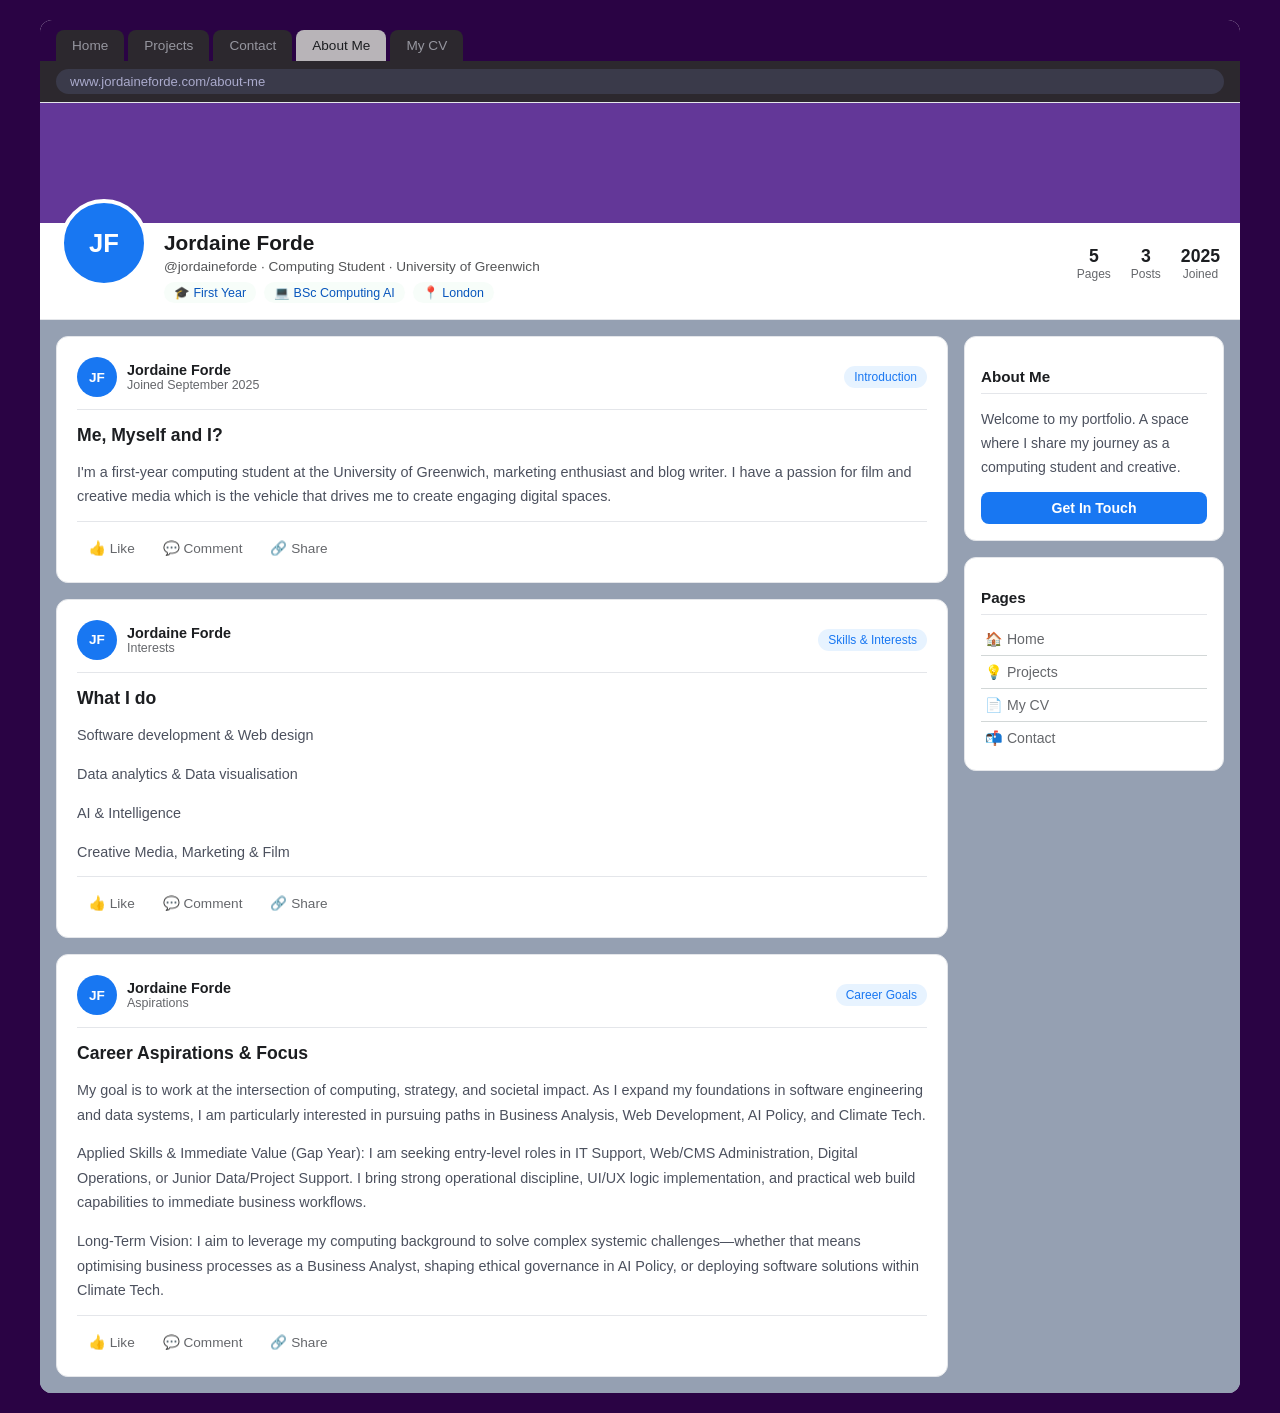
==== about_me.html @ 96a9c498 "Initial portfolio commit" ====
<!DOCTYPE html>
<html lang="en">
<head>
	<meta charset="UTF-8">
    <meta name="viewport" content="width=device-width, initial-scale=1.0">
	<title>About Me | Jordaine Forde</title>
	<link rel="stylesheet" type="text/css" href="style.css">
</head>
<body>
<!-- About Me page is styled like a social media profile -->
	<div class="tab-window">
<!--This section adds tabs to the About Me page to help the user navigate my portfolio and to further add to the computer theme-->
    <div class="page-tabs"> <!--Google tabs (natvigation tabs) are the same across all pages-->
        <a href="index.html" class="tabs" data-page="index">Home</a>
        <a href="lab_projects.html" class="tabs" data-page="lab projects">Projects</a>
        <a href="contact.html" class="tabs" data-page="contact">Contact</a>
        <a href="about_me.html" class="tabs active" data-page="about me">About Me</a>
        <a href="my_cv.html" class="tabs" data-page="my cv">My CV</a>
    </div>
    <!--This control adds a address bar to further enhance the computer theme-->
    <div class="url-bar">
        <span class="url">www.jordaineforde.com/about-me</span>
    </div>
<!--This section styles the page like a social media/reddit forum-->
    <div class="screen-page">
        <h1 class="page-heading">About Me</h1>
 <!-- Introduction - name, username, date joined -->
<!--Profile section was built using div containers which creates 3 sections-->
        <div class="forum-box">
            <div class="banner"></div>
            <div class="user-profile">
                <div class="icon">JF</div>
                <div class="main-info">
                    <div class="name-info">Jordaine Forde</div>
                    <div class="username-info">@jordaineforde · Computing Student · University of Greenwich</div>
                    <div class="profile-tags">
                        <span class="tags">🎓 First Year</span>
                        <span class="tags">💻 BSc Computing AI</span>
                        <span class="tags">📍 London</span>
                    </div>
                </div>
                <div class="user-statistics">
                    <div class="statistic">
                        <strong>5</strong>
                        <span>Pages</span>
                    </div>
                    <div class="statistic">
                        <strong>3</strong>
                        <span>Posts</span>
                    </div>
                    <div class="statistic">
                        <strong>2025</strong>
                        <span>Joined</span>
                    </div>
                </div>
            </div>
        </div>

        <div class="page-layout">
            <div class="two-column">

                <!--Introduction section - displays name and bio-->
                <div class="post-content">
                    <div class="post-header-content">
                        <div class="post-icon">JF</div>
                        <div class="name-date-post-wrapper">
                            <div class="post-name">Jordaine Forde</div>
                            <div class="post-date">Joined September 2025</div>
                        </div>
                        <span class="type-tag">Introduction</span>
                    </div>
                    <h2>Me, Myself and I?</h2>
                    <p>I'm a first-year computing student at the University of Greenwich, marketing enthusiast and blog writer. I have a passion for film and creative media which is the vehicle that drives me to create engaging digital spaces.</p>
                    <div class="interact-post">
                        <button class="post-button">👍 Like</button>
                        <button class="post-button">💬 Comment</button>
                        <button class="post-button">🔗 Share</button>
                    </div>
                </div>

<!--Interests section - displays subjects of interest-->
                <div class="post-content">
                    <div class="post-header-content">
                        <div class="post-icon">JF</div>
                        <div class="name-date-post-wrapper">
                            <div class="post-name">Jordaine Forde</div>
                            <div class="post-date">Interests</div>
                        </div>
                        <span class="type-tag">Skills &amp; Interests</span>
                    </div>
                    <h2>What I do</h2>
                    <p>Software development &amp; Web design</p>
                    <p>Data analytics &amp; Data visualisation</p>
                    <p>AI &amp; Intelligence</p>
                    <p>Creative Media, Marketing &amp; Film</p>
                    <div class="interact-post">
                        <button class="post-button">👍 Like</button>
                        <button class="post-button">💬 Comment</button>
                        <button class="post-button">🔗 Share</button>
                    </div>
                </div>

<!--Aspirations section - displays career goals and aspirations-->
                <div class="post-content">
                    <div class="post-header-content">
                        <div class="post-icon">JF</div>
                        <div class="name-date-post-wrapper">
                            <div class="post-name">Jordaine Forde</div>
                            <div class="post-date">Aspirations</div>
                        </div>
                        <span class="type-tag">Career Goals</span>
                    </div>
                    <h2>Career Aspirations & Focus</h2>
                    <p>My goal is to work at the intersection of computing, strategy, and societal impact. As I expand my foundations in software engineering and data systems, I am particularly interested in pursuing paths in Business Analysis, Web Development, AI Policy, and Climate Tech.</p>
                    <p>Applied Skills & Immediate Value (Gap Year): I am seeking entry-level roles in IT Support, Web/CMS Administration, Digital Operations, or Junior Data/Project Support. I bring strong operational discipline, UI/UX logic implementation, and practical web build capabilities to immediate business workflows.</p>
                    <p>Long-Term Vision: I aim to leverage my computing background to solve complex systemic challenges—whether that means optimising business processes as a Business Analyst, shaping ethical governance in AI Policy, or deploying software solutions within Climate Tech.</p>
                    
                    <div class="interact-post">
                        <button class="post-button">👍 Like</button>
                        <button class="post-button">💬 Comment</button>
                        <button class="post-button">🔗 Share</button>
                    </div>
                </div>

            </div>

            <div class="nav-bar">
                <!-- About  -->
                <div class="nav-side-bar">
                    <h3>About Me</h3>
                    <p>Welcome to my portfolio. A space where I share my journey as a computing student and creative.</p>
                    <a href="contact.html" class="navbar-button">Get In Touch</a>
                </div>
                <!-- Pages  -->
                <div class="nav-side-bar">
                    <h3>Pages</h3>
                    <ul class="nav-links">
                        <li><a href="index.html">🏠 Home</a></li>
                        <li><a href="lab_projects.html">💡 Projects</a></li>
                        <li><a href="my_cv.html">📄 My CV</a></li>
                        <li><a href="contact.html">📬 Contact</a></li>
                    </ul>
                </div>
            </div>

        </div>
    </div>
	</div>
<script src="script.js"></script>
</body>
</html>
---- style.css ----
/* Dark theme background to match twitter/google dark mode */
body {
    font-family: Arial, sans-serif;
    background-color: #2a0344;
    margin: 0;
    padding: 20px;
    display: flex;
    justify-content: center;
}

/* Portfolio tab window - Uses border-radius to craete rounded edges to look like a window browser https://www.w3schools.com/cssref/css3_pr_border-radius.php  */
.tab-window {
    width: 100%;
    max-width: 1200px;
    background-color: #f4f2f6;
    border-radius: 12px;
    overflow: hidden;
}

/* Browser(Navigation) tabs - Spreads the tabs across the page like a browser https://css-tricks.com/snippets/css/a-guide-to-flexbox/ */
.page-tabs {
    display: flex;
    gap: 4px;
    padding: 10px 16px 0;
    background-color: #2a0344;
}
/* Tab bar - Uses border radius to create rounded edges to give the appearance of a tabs on a search bar */
.tabs {
    padding: 8px 16px;
    border-radius: 8px 8px 0 0;
    font-size: 0.85rem;
    color: #96969f;
    background-color: #2c282e;
    text-decoration: none;
}
/* Tab Hover and Active - when user hovers/clicks the tab changes colour and also shows a light grey background so the user is aware of which page they are on https://www.w3schools.com/cssref/sel_hover.php */
.tabs:hover {
    color: #eae4eb;
    background-color: #ad75a3;
}

.tabs.active {
    color: #1c1e21;
    background-color: #b8b4b8;
}

/* URL Address bar - uses 'display:flex' to keep text within the address bar https://css-tricks.com/snippets/css/a-guide-to-flexbox/  */
.url-bar {
    display: flex;
    padding: 8px 16px;
    background-color: #2c282e;
    border-bottom: 1px solid #e4e6ea;
}
/*Text - uses border radius and padding to create a rectangular shape with rounded edged to give the effect of a url address bar https://www.w3schools.com/howto/howto_css_searchbar.asp 
https://www.w3schools.com/cssref/css3_pr_border-radius.php */
.url {
    background-color: #3a3a4a;
    color: #aaaacc;
    font-size: 0.82rem;
    padding: 5px 14px;
    border-radius: 20px;
    width: 100%;
}

/* light bluish-grey backround in between the tabs and white squares which mimics a social media page*/
.screen-page {
    background-color: #8191aa;
    min-height: 600px;
}

/* White border box - keeps content sperated and organised  */
.forum-box {
    background-color: #ffffff;
    border-bottom: 1px solid #e4e6ea;
}

/* Banner - mimics the banners or cover photos on facebook pages */
.banner {
    height: 120px;
    background-color: #633798;
}

/* User profile info row - uses flexbox tokeeps the icon, profile tags, names and content in line with each other */
.user-profile {
    display: flex;
    align-items: center;
    gap: 16px;
    padding: 0 20px 16px;
    flex-wrap: wrap;
}

/*  Initials Icon - acts as a profile picture*/
.icon {
    width: 80px;
    height: 80px;
    border-radius: 50%; /*creates a circular shape similar to a facebopok profile picture */
    background-color: #1877f2;
    color: white;
    display: flex;
    align-items: center;
    justify-content: center;
    font-size: 1.6rem;
    font-weight: 700;
    border: 4px solid #ffffff;
    margin-top: -40px; /*creates an overlap with a banner to enhance the profile picture effect */
}
/* Main info - name, username and profile tags */
.main-info {
    flex: 1;
    padding-top: 8px;
}
/* Styles the name */
.name-info {
    font-size: 1.3rem;
    font-weight: 700;
    color: #191a1c;
}
/* Styles the username */
.username-info {
    font-size: 0.85rem;
    color: #545557;
    margin: 4px 0 8px;
}

/* Profile tags - small rounded box with information using flex wrap to push them onto the next line if they don't fit https://www.w3schools.com/howto/howto_css_badge.asp */
.profile-tags {
    display: flex;
    gap: 8px;
    flex-wrap: wrap;
}
/* Tags styling  - uses boder radius and padding to create the rounded box shape https://www.w3schools.com/cssref/css3_pr_border-radius.php*/
.tags {
    background-color: #f7fdf9;
    color: #0856bd;
    padding: 3px 10px;
    border-radius: 20px;
    font-size: 0.78rem;
}

/* User statistics - the number at the top right of the "profile", displaying how manny pages, posts creates plus date joined*/
.user-statistics {
    display: flex; /*keep the number above the text */
    gap: 20px; /*adds space between each statistic */
}

.statistic {
    display: flex;
    flex-direction: column;
    align-items: center;
}
/* Bold numbers above text */
.statistic strong {
    font-size: 1.1rem;
    font-weight: 700;
    color: #1c1e21;
}
/* Text below the numbers */
.statistic span {
    font-size: 0.75rem;
    color: #65676b;
}

/* Columns - creates two columns, dividing the profile posts and nav-bar https://css-tricks.com/snippets/css/complete-guide-grid*/
.page-layout {
    display: grid;
    grid-template-columns: 1fr 260px;
    gap: 16px;
    padding: 16px;
    background-color: #95a0b2;
}

/* Posts - keeps the posts vertically aligned, on top of each other */
.two-column {
    display: flex;
    flex-direction: column;
    gap: 16px;
}

/* Post content - white box with rounded edges and grey line (similar to a social media post) */
.post-content {
    background-color: #ffffff;
    border: 1px solid #e4e6ea;
    border-radius: 12px;
    padding: 20px;
}

/* Post header content - keeps icon, anme and tags in line */
.post-header-content{
    display: flex;
    align-items: center;
    gap: 10px;
    margin-bottom: 14px;
    padding-bottom: 12px;
    border-bottom: 1px solid #e4e6ea; /*adds a line to seperate the header from the post content */
}

/* Post icon - circular icon on each individual post https://www.w3schools.com/cssref/css3_pr_border-radius.php */
.post-icon {
    width: 40px;
    height: 40px;
    border-radius: 50%; /* creates the circle */
    background-color: #1877f2;
    color: white;
    display: flex;
    align-items: center;
    justify-content: center;
    font-weight: 700;
    font-size: 0.85rem;
}

/* Wraps the name and date */
.name-date-post-wrapper {
    flex: 1; /* fills the space */
}
/* Name in post */
.post-name {
    font-weight: 600;
    font-size: 0.9rem;
    color: #1c1e21;
}
/* Date in post */
.post-date {
    font-size: 0.78rem;
    color: #65676b;
}

/* Tag type - label on post which uses border radius and padding to create the rounded box shape https://www.w3schools.com/howto/howto_css_badge.asp */
.type-tag {
    background-color: #e7f3ff;
    color: #1877f2;
    padding: 4px 10px;
    border-radius: 20px;
    font-size: 0.75rem;
}

/* Styles the heading on post */
h2 {
    font-size: 1.1rem;
    font-weight: 700;
    color: #1c1e21;
    margin-bottom: 8px;
}

/* Body of text on post - styling mimicking social media posts using the colour grey to help balance the layout*/
p {
    font-size: 0.9rem;
    color: #4c515e;
    line-height: 1.7;
    margin-bottom: 6px;
}

/* Post buttons - styles the like, comment and share buttons https://www.w3schools.com/tags/tag_button.asp*/
.interact-post {
    display: flex;
    gap: 4px;
    padding-top: 12px;
    border-top: 1px solid #e4e6ea; /*adds a line of spearation between the post content and the buttons */
    margin-top: 12px
}
/* Post button actions including hover - shows a hand when hovering over appropriate buttons and changes colour to show user what they are selecting https://www.w3schools.com/cssref/sel_hover.php */
.post-button {
    background: none;
    border: none;
    color: #65676b;
    font-size: 0.85rem;
    padding: 6px 12px;
    border-radius: 8px;
    cursor: pointer;
}
/* Post button hover */
.post-button:hover {
    background-color: #8fb5d9; /*hover colour*/
    color: #1877f2;
}

/* Navigation bar - keeps the navigation links vertically aligned */
.nav-bar {
    display: flex;
    flex-direction: column;
    gap: 16px;
}

/* Navigation side bar box - white box with rounded edges and grey line to keep the content seperated and organised https://www.w3schools.com/cssref/css3_pr_border-radius.php */
.nav-side-bar {
    background-color: #ffffff;
    border: 1px solid #e4e6ea;
    border-radius: 12px;
    padding: 16px;
}
/* Styles the heading */
.nav-side-bar h3 {
    font-size: 0.95rem;
    font-weight: 700;
    color: #1c1e21;
    margin-bottom: 8px;
    padding-bottom: 8px;
    border-bottom: 1px solid #e4e6ea;
}
/* Styles the text */
.nav-side-bar p {
    font-size: 0.88rem;
    color: #4c515e;
    margin-bottom: 12px;
}

/* Navigation nav-bar button - (get in  touch) when clicked takes user to the contact page*/
.navbar-button {
    display: block;
    text-align: center;
    background-color: #1877f2;
    color: white;
    padding: 8px 16px;
    border-radius: 8px;
    font-size: 0.88rem;
    font-weight: 600;
    text-decoration: none;
}
/* Navigation nav-bar button hover - changes colour to show user what they are selecting */
.navbar-button:hover {
    background-color: #8fb5d9;
}

/* Navigation links - https://www.w3schools.com/html/html_lists.asp */
.nav-links {
    list-style: none; /*removes set bullet points from list to make it look more like a navigation menu*/
    padding: 0;
    margin: 0;
}
/* Adds grey line between the links for better readability */
.nav-links li {
    border-bottom: 1px solid #d2d7d7;
}
/* Removes the grey line from the last link */
.nav-links li:last-child {
    border-bottom: none;
}
/* Styles the navigation link */
.nav-links a {
    display: block;
    padding: 8px 4px;
    font-size: 0.88rem;
    color: #65676b;
    text-decoration: none;
}
/* Navigation link hover - changes colour to show user what they are selecting */
.nav-links a:hover {
    color: #8fb5d9;
}

/* Removes the underline from the links to m ake page look cleaner https://www.w3schools.com/html/html_links.asp  */
a {
    color: inherit;
    text-decoration: none;
}

/* Allows page to adapt to different screen sizes making this responsive design https://developer.mozilla.org/en-US/docs/Web/CSS/Media_Queries/Using_media_queries */
@media (max-width: 768px) {
    .forum-body {
        grid-template-columns: 1fr;
    }
    .profile-meta {
        flex-direction: column;
        align-items: flex-start;
    }
}
/* Contact form - styles and keep everything in and balanced using the same width for all inputs*/
.form-contact {
    margin-bottom: 12px;
}

.form-contact label {
    display: inline-block;
    width: 70px;
    font-weight: 600;
    font-size: 0.9rem;
    color: #1c1e21;
}
/*Styles the input and textarea */
.form-contact input,
.form-contact textarea { 
    padding: 6px 10px;
    border: 1px solid #ccc;
    border-radius: 6px;
    font-size: 0.9rem;
    width: 60%;
    font-family: Arial, sans-serif;
}
/*aligns Message textarea to the top of the label */
.form-contact textarea {
    vertical-align: top;
}
/* contact form error messages styling*/
.form-error {
    display: block;
    margin-left: 70px;
    color: #c0392b;
    font-size: 0.8rem;
}
.form-success { display: none; color: green; }
.form-success.show { display: block; }
/*hides h1 */
.page-heading {
    position: absolute;
    left: -9999px;
}


/* Work Experience Styling */
.job-entry {
  margin-bottom: 14px;
  padding-bottom: 10px;
  border-bottom: 1px solid rgba(0, 0, 0, 0.1); /* Use rgba(255, 255, 255, 0.1) if your post background is dark */
}

.job-entry:last-child {
  border-bottom: none;
}

.job-role {
  font-size: 1.05rem;
  font-weight: 700;
  margin: 0 0 2px 0;
}

.job-details {
  font-size: 0.9rem;
  opacity: 0.85;
  margin: 0;
}

.job-date {
  opacity: 0.7;
  font-size: 0.85rem;
}



/* Education Section Styling */
.edu-entry {
  margin-bottom: 14px;
  padding-bottom: 10px;
  border-bottom: 1px solid rgba(0, 0, 0, 0.1); /* Subtle divider line */
}

.edu-entry:last-child {
  border-bottom: none; /* Removes bottom border from final item */
}

.edu-title {
  font-size: 1.05rem;
  font-weight: 700;
  margin: 0 0 2px 0;
}

.edu-details {
  font-size: 0.9rem;
  opacity: 0.85;
  margin: 0;
}

.edu-date {
  opacity: 0.7;
  font-size: 0.85rem;
}


/* Updated Badge / Tag Styles */
.badge-container {
  display: flex;
  flex-wrap: wrap;
  gap: 10px; /* Gives them more breathing room */
  margin-top: 14px;
}

.badge {
  background-color: #e5e7eb; /* Soft light-grey background pill */
  color: #1f2937; /* Darker, high-contrast text */
  padding: 8px 16px; /* Increases pill height & width */
  border-radius: 20px; /* Smooth rounded edges */
  font-size: 0.95rem; /* Larger, clearer text size */
  font-weight: 600; /* Medium-bold for pop */
  border: 1px solid #d1d5db; /* Clean subtle border */
  display: inline-block;
}
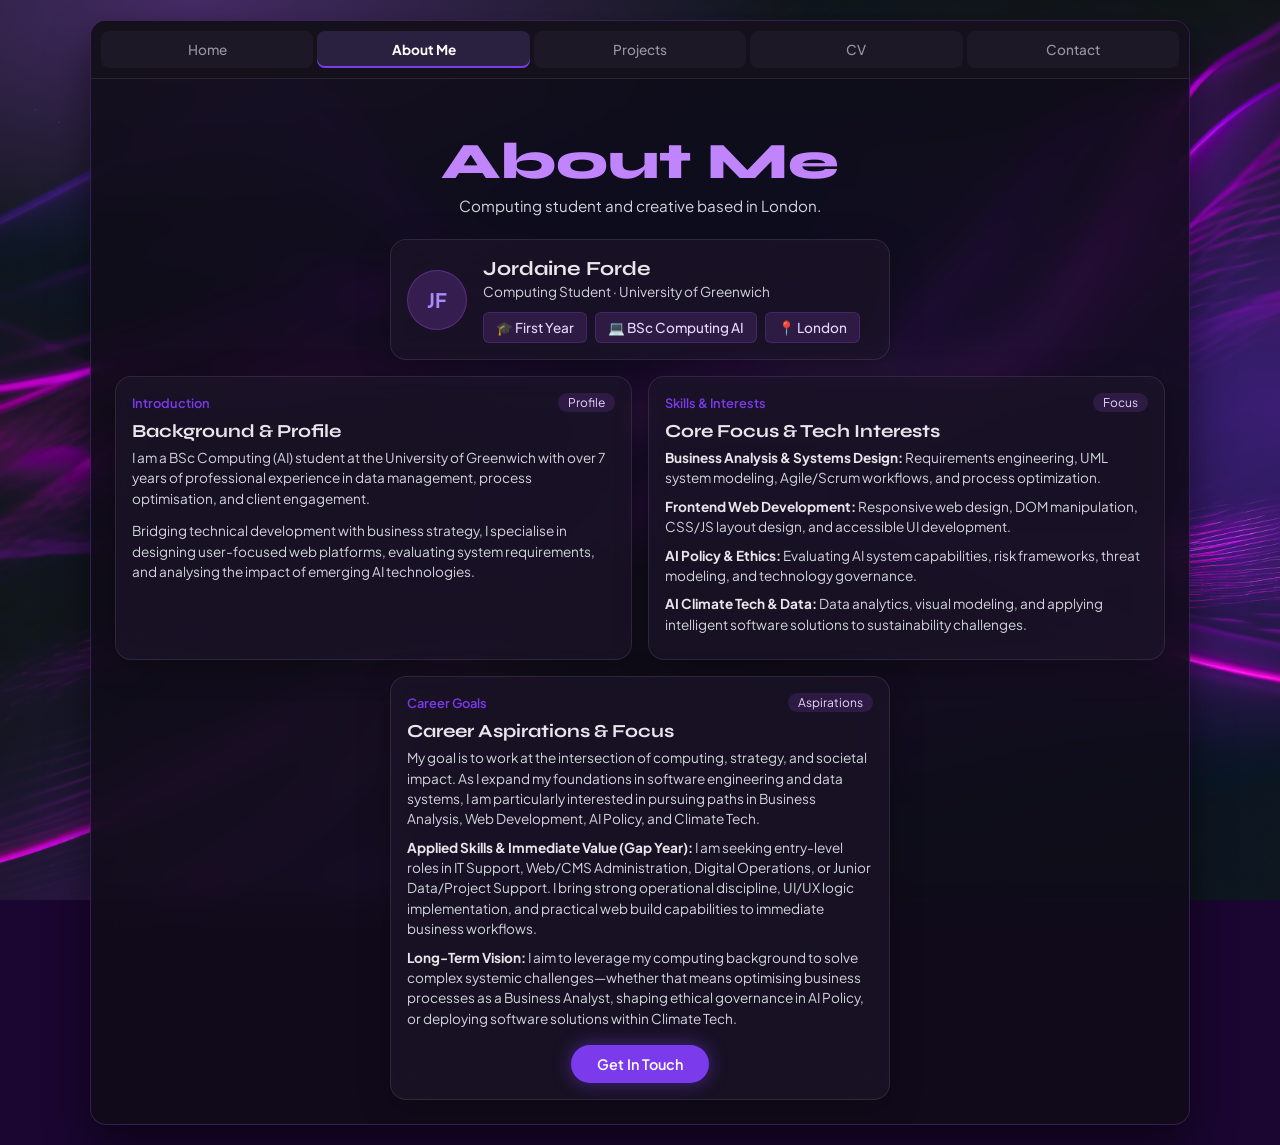
==== commit 5791c169: "Initial commit of new portfolio" ====
--- a/about_me.html
+++ b/about_me.html
@@ -1,151 +1,108 @@
 <!DOCTYPE html>
 <html lang="en">
 <head>
-	<meta charset="UTF-8">
+    <meta charset="UTF-8">
     <meta name="viewport" content="width=device-width, initial-scale=1.0">
-	<title>About Me | Jordaine Forde</title>
-	<link rel="stylesheet" type="text/css" href="style.css">
+    <title>About Me | Jordaine Forde</title>
+
+    <!-- Preconnect for speed -->
+    <link rel="preconnect" href="https://fonts.googleapis.com">
+    <link rel="preconnect" href="https://fonts.gstatic.com" crossorigin>
+
+    <!-- High-priority font stylesheet preload to prevent text flashing -->
+    <link rel="preload" href="https://fonts.googleapis.com/css2?family=Plus+Jakarta+Sans:wght@400;500;600&family=Syne:wght@700&display=swap" as="style" onload="this.onload=null;this.rel='stylesheet'">
+    <noscript>
+        <link href="https://fonts.googleapis.com/css2?family=Plus+Jakarta+Sans:wght@400;500;600&family=Syne:wght@700&display=swap" rel="stylesheet">
+    </noscript>
+
+    <!-- Preload the background image so it caches instantly across tabs -->
+    <link rel="preload" as="image" href="background-waves.jpg">
+
+    <!-- Universal stylesheet -->
+    <link rel="stylesheet" type="text/css" href="style.css">
 </head>
 <body>
-<!-- About Me page is styled like a social media profile -->
-	<div class="tab-window">
-<!--This section adds tabs to the About Me page to help the user navigate my portfolio and to further add to the computer theme-->
-    <div class="page-tabs"> <!--Google tabs (natvigation tabs) are the same across all pages-->
-        <a href="index.html" class="tabs" data-page="index">Home</a>
-        <a href="lab_projects.html" class="tabs" data-page="lab projects">Projects</a>
-        <a href="contact.html" class="tabs" data-page="contact">Contact</a>
-        <a href="about_me.html" class="tabs active" data-page="about me">About Me</a>
-        <a href="my_cv.html" class="tabs" data-page="my cv">My CV</a>
-    </div>
-    <!--This control adds a address bar to further enhance the computer theme-->
-    <div class="url-bar">
-        <span class="url">www.jordaineforde.com/about-me</span>
-    </div>
-<!--This section styles the page like a social media/reddit forum-->
-    <div class="screen-page">
-        <h1 class="page-heading">About Me</h1>
- <!-- Introduction - name, username, date joined -->
-<!--Profile section was built using div containers which creates 3 sections-->
-        <div class="forum-box">
-            <div class="banner"></div>
-            <div class="user-profile">
-                <div class="icon">JF</div>
-                <div class="main-info">
-                    <div class="name-info">Jordaine Forde</div>
-                    <div class="username-info">@jordaineforde · Computing Student · University of Greenwich</div>
-                    <div class="profile-tags">
-                        <span class="tags">🎓 First Year</span>
-                        <span class="tags">💻 BSc Computing AI</span>
-                        <span class="tags">📍 London</span>
-                    </div>
-                </div>
-                <div class="user-statistics">
-                    <div class="statistic">
-                        <strong>5</strong>
-                        <span>Pages</span>
-                    </div>
-                    <div class="statistic">
-                        <strong>3</strong>
-                        <span>Posts</span>
-                    </div>
-                    <div class="statistic">
-                        <strong>2025</strong>
-                        <span>Joined</span>
-                    </div>
-                </div>
-            </div>
+
+    <!-- Tab window container -->
+    <div class="tab-window">
+
+        <!-- Navigation tabs -->
+        <div class="page-tabs">
+            <a href="index.html" class="tabs">Home</a>
+            <a href="about_me.html" class="tabs active">About Me</a>
+            <a href="lab_projects.html" class="tabs">Projects</a>
+            <a href="my_cv.html" class="tabs">CV</a>
+            <a href="contact.html" class="tabs">Contact</a>
         </div>
 
-        <div class="page-layout">
-            <div class="two-column">
+        <!-- Screen page layout styling -->
+        <div class="screen-page">
+            <h1 class="page-title">About Me</h1>
+            <p class="page-subtitle">Computing student and creative based in London.</p>
 
-                <!--Introduction section - displays name and bio-->
-                <div class="post-content">
-                    <div class="post-header-content">
-                        <div class="post-icon">JF</div>
-                        <div class="name-date-post-wrapper">
-                            <div class="post-name">Jordaine Forde</div>
-                            <div class="post-date">Joined September 2025</div>
+            <!-- Page layout container using grid layout -->
+            <div class="page-layout">
+                
+                <!-- 1. Profile Overview Card (Full Width) -->
+                <div class="content-card full-width">
+                    <div style="display: flex; align-items: center; gap: 16px; flex-wrap: wrap;">
+                        <div style="background: rgba(168, 85, 247, 0.2); width: 60px; height: 60px; border-radius: 50%; display: flex; align-items: center; justify-content: center; font-weight: bold; font-size: 1.25rem; color: var(--lilac); border: 1px solid rgba(168, 85, 247, 0.3);">JF</div>
+                        <div style="flex: 1; min-width: 200px;">
+                            <h2 style="font-family: var(--display); font-size: 1.25rem; font-weight: 700; color: var(--text); margin-bottom: 2px;">Jordaine Forde</h2>
+                            <p style="color: var(--muted); font-size: 0.85rem; margin-bottom: 8px;">Computing Student · University of Greenwich</p>
+                            <div class="badge-container">
+                                <span class="badge">🎓 First Year</span>
+                                <span class="badge">💻 BSc Computing AI</span>
+                                <span class="badge">📍 London</span>
+                            </div>
                         </div>
-                        <span class="type-tag">Introduction</span>
-                    </div>
-                    <h2>Me, Myself and I?</h2>
-                    <p>I'm a first-year computing student at the University of Greenwich, marketing enthusiast and blog writer. I have a passion for film and creative media which is the vehicle that drives me to create engaging digital spaces.</p>
-                    <div class="interact-post">
-                        <button class="post-button">👍 Like</button>
-                        <button class="post-button">💬 Comment</button>
-                        <button class="post-button">🔗 Share</button>
                     </div>
                 </div>
 
-<!--Interests section - displays subjects of interest-->
-                <div class="post-content">
-                    <div class="post-header-content">
-                        <div class="post-icon">JF</div>
-                        <div class="name-date-post-wrapper">
-                            <div class="post-name">Jordaine Forde</div>
-                            <div class="post-date">Interests</div>
-                        </div>
-                        <span class="type-tag">Skills &amp; Interests</span>
+                <!-- 2. Introduction Card -->
+                <div class="content-card">
+                    <div style="display: flex; justify-content: space-between; align-items: center; margin-bottom: 8px;">
+                        <span style="font-size: 0.8rem; font-weight: 600; color: var(--accent);">Introduction</span>
+                        <span style="background: rgba(168, 85, 247, 0.15); color: #e9d5ff; padding: 2px 10px; border-radius: 999px; font-size: 0.75rem;">Profile</span>
                     </div>
-                    <h2>What I do</h2>
-                    <p>Software development &amp; Web design</p>
-                    <p>Data analytics &amp; Data visualisation</p>
-                    <p>AI &amp; Intelligence</p>
-                    <p>Creative Media, Marketing &amp; Film</p>
-                    <div class="interact-post">
-                        <button class="post-button">👍 Like</button>
-                        <button class="post-button">💬 Comment</button>
-                        <button class="post-button">🔗 Share</button>
-                    </div>
+                    <h2 style="font-family: var(--display); font-size: 1.15rem; font-weight: 700; margin-bottom: 6px; color: var(--text);">Background &amp; Profile</h2>
+                    <p style="color: var(--muted); font-size: 0.85rem; line-height: 1.5; margin-bottom: 12px;">I am a BSc Computing (AI) student at the University of Greenwich with over 7 years of professional experience in data management, process optimisation, and client engagement.</p>
+                    <p style="color: var(--muted); font-size: 0.85rem; line-height: 1.5; margin-bottom: 8px;">Bridging technical development with business strategy, I specialise in designing user-focused web platforms, evaluating system requirements, and analysing the impact of emerging AI technologies.</p>
                 </div>
 
-<!--Aspirations section - displays career goals and aspirations-->
-                <div class="post-content">
-                    <div class="post-header-content">
-                        <div class="post-icon">JF</div>
-                        <div class="name-date-post-wrapper">
-                            <div class="post-name">Jordaine Forde</div>
-                            <div class="post-date">Aspirations</div>
-                        </div>
-                        <span class="type-tag">Career Goals</span>
+                <!-- 3. Core Focus & Tech Interests Card -->
+                <div class="content-card">
+                    <div style="display: flex; justify-content: space-between; align-items: center; margin-bottom: 8px;">
+                        <span style="font-size: 0.8rem; font-weight: 600; color: var(--accent);">Skills &amp; Interests</span>
+                        <span style="background: rgba(168, 85, 247, 0.15); color: #e9d5ff; padding: 2px 10px; border-radius: 999px; font-size: 0.75rem;">Focus</span>
                     </div>
-                    <h2>Career Aspirations & Focus</h2>
-                    <p>My goal is to work at the intersection of computing, strategy, and societal impact. As I expand my foundations in software engineering and data systems, I am particularly interested in pursuing paths in Business Analysis, Web Development, AI Policy, and Climate Tech.</p>
-                    <p>Applied Skills & Immediate Value (Gap Year): I am seeking entry-level roles in IT Support, Web/CMS Administration, Digital Operations, or Junior Data/Project Support. I bring strong operational discipline, UI/UX logic implementation, and practical web build capabilities to immediate business workflows.</p>
-                    <p>Long-Term Vision: I aim to leverage my computing background to solve complex systemic challenges—whether that means optimising business processes as a Business Analyst, shaping ethical governance in AI Policy, or deploying software solutions within Climate Tech.</p>
+                    <h2 style="font-family: var(--display); font-size: 1.15rem; font-weight: 700; margin-bottom: 6px; color: var(--text);">Core Focus &amp; Tech Interests</h2>
+                    <p style="color: var(--muted); font-size: 0.85rem; line-height: 1.5; margin-bottom: 8px;"><strong style="color: var(--text);">Business Analysis &amp; Systems Design:</strong> Requirements engineering, UML system modeling, Agile/Scrum workflows, and process optimization.</p>
+                    <p style="color: var(--muted); font-size: 0.85rem; line-height: 1.5; margin-bottom: 8px;"><strong style="color: var(--text);">Frontend Web Development:</strong> Responsive web design, DOM manipulation, CSS/JS layout design, and accessible UI development.</p>
+                    <p style="color: var(--muted); font-size: 0.85rem; line-height: 1.5; margin-bottom: 8px;"><strong style="color: var(--text);">AI Policy &amp; Ethics:</strong> Evaluating AI system capabilities, risk frameworks, threat modeling, and technology governance.</p>
+                    <p style="color: var(--muted); font-size: 0.85rem; line-height: 1.5; margin-bottom: 8px;"><strong style="color: var(--text);">AI Climate Tech &amp; Data:</strong> Data analytics, visual modeling, and applying intelligent software solutions to sustainability challenges.</p>
+                </div>
+
+                <!-- 4. Career Aspirations & Focus Card (Full Width) -->
+                <div class="content-card full-width">
+                    <div style="display: flex; justify-content: space-between; align-items: center; margin-bottom: 8px;">
+                        <span style="font-size: 0.8rem; font-weight: 600; color: var(--accent);">Career Goals</span>
+                        <span style="background: rgba(168, 85, 247, 0.15); color: #e9d5ff; padding: 2px 10px; border-radius: 999px; font-size: 0.75rem;">Aspirations</span>
+                    </div>
+                    <h2 style="font-family: var(--display); font-size: 1.15rem; font-weight: 700; margin-bottom: 6px; color: var(--text);">Career Aspirations &amp; Focus</h2>
+                    <p style="color: var(--muted); font-size: 0.85rem; line-height: 1.5; margin-bottom: 8px;">My goal is to work at the intersection of computing, strategy, and societal impact. As I expand my foundations in software engineering and data systems, I am particularly interested in pursuing paths in Business Analysis, Web Development, AI Policy, and Climate Tech.</p>
+                    <p style="color: var(--muted); font-size: 0.85rem; line-height: 1.5; margin-bottom: 8px;"><strong style="color: var(--text);">Applied Skills &amp; Immediate Value (Gap Year):</strong> I am seeking entry-level roles in IT Support, Web/CMS Administration, Digital Operations, or Junior Data/Project Support. I bring strong operational discipline, UI/UX logic implementation, and practical web build capabilities to immediate business workflows.</p>
+                    <p style="color: var(--muted); font-size: 0.85rem; line-height: 1.5; margin-bottom: 12px;"><strong style="color: var(--text);">Long-Term Vision:</strong> I aim to leverage my computing background to solve complex systemic challenges—whether that means optimising business processes as a Business Analyst, shaping ethical governance in AI Policy, or deploying software solutions within Climate Tech.</p>
                     
-                    <div class="interact-post">
-                        <button class="post-button">👍 Like</button>
-                        <button class="post-button">💬 Comment</button>
-                        <button class="post-button">🔗 Share</button>
+                    <div style="text-align: center; margin-top: 16px;">
+                        <a href="contact.html" class="button-main" style="display: inline-block; text-decoration: none;">Get In Touch</a>
                     </div>
                 </div>
 
             </div>
-
-            <div class="nav-bar">
-                <!-- About  -->
-                <div class="nav-side-bar">
-                    <h3>About Me</h3>
-                    <p>Welcome to my portfolio. A space where I share my journey as a computing student and creative.</p>
-                    <a href="contact.html" class="navbar-button">Get In Touch</a>
-                </div>
-                <!-- Pages  -->
-                <div class="nav-side-bar">
-                    <h3>Pages</h3>
-                    <ul class="nav-links">
-                        <li><a href="index.html">🏠 Home</a></li>
-                        <li><a href="lab_projects.html">💡 Projects</a></li>
-                        <li><a href="my_cv.html">📄 My CV</a></li>
-                        <li><a href="contact.html">📬 Contact</a></li>
-                    </ul>
-                </div>
-            </div>
-
         </div>
     </div>
-	</div>
-<script src="script.js"></script>
+    
+    <script src="script.js"></script>
 </body>
-</html>+</html>
--- a/style.css
+++ b/style.css
@@ -1,484 +1,244 @@
-/* Dark theme background to match twitter/google dark mode */
+
+
+/* ==========================================
+   Modern Purple Glassmorphism Theme (Original)
+   ========================================== */
+
+:root {
+    --display: 'Syne', Arial, sans-serif;
+    --accent: #7c3aed;
+    --lilac: #a78bfa;
+    --text: #eae4eb;
+    --muted: #d1d5db;
+    --glass: rgba(33, 25, 49, 0.55);
+    --glass-line: rgba(255, 255, 255, 0.09);
+}
+
+* {
+    box-sizing: border-box;
+    margin: 0;
+    padding: 0;
+}
+
+/* Page background - rich purple glows combined with background-waves.jpg */
 body {
-    font-family: Arial, sans-serif;
-    background-color: #2a0344;
-    margin: 0;
+    display: block;
+    background:
+        radial-gradient(ellipse 80% 50% at 15% 0%, rgba(168, 85, 247, 0.35), transparent 60%),
+        radial-gradient(ellipse 70% 60% at 100% 45%, rgba(109, 40, 217, 0.45), transparent 65%),
+        radial-gradient(ellipse 60% 50% at 30% 100%, rgba(76, 29, 149, 0.6), transparent 70%),
+        url('background-waves.jpg'),
+        #1a0630;
+    background-size: cover;
+    background-position: center;
+    background-repeat: no-repeat;
+    background-attachment: fixed;
+    min-height: 100vh;
+    font-family: 'Plus Jakarta Sans', -apple-system, BlinkMacSystemFont, "Segoe UI", Roboto, sans-serif;
+    color: var(--text);
     padding: 20px;
+}
+
+/* Hide old URL bar rules completely */
+.url-bar, .url {
+    display: none !important;
+}
+
+/* Main window frame */
+.tab-window {
+    width: 100%;
+    max-width: 1100px;
+    background-color: rgba(16, 12, 24, 0.85);
+    backdrop-filter: blur(16px);
+    -webkit-backdrop-filter: blur(16px);
+    border: 1px solid rgba(168, 85, 247, 0.25);
+    border-radius: 16px;
+    box-shadow: 0 20px 40px rgba(0, 0, 0, 0.5);
+    margin: 0 auto;
+    overflow: hidden;
     display: flex;
-    justify-content: center;
-}
-
-/* Portfolio tab window - Uses border-radius to craete rounded edges to look like a window browser https://www.w3schools.com/cssref/css3_pr_border-radius.php  */
-.tab-window {
-    width: 100%;
-    max-width: 1200px;
-    background-color: #f4f2f6;
-    border-radius: 12px;
-    overflow: hidden;
-}
-
-/* Browser(Navigation) tabs - Spreads the tabs across the page like a browser https://css-tricks.com/snippets/css/a-guide-to-flexbox/ */
+    flex-direction: column;
+}
+
+/* Navigation tabs */
 .page-tabs {
-    display: flex;
+    display: grid;
+    grid-template-columns: repeat(5, 1fr);
     gap: 4px;
-    padding: 10px 16px 0;
-    background-color: #2a0344;
-}
-/* Tab bar - Uses border radius to create rounded edges to give the appearance of a tabs on a search bar */
+    padding: 10px;
+    background-color: #14101c;
+    border-bottom: 1px solid var(--glass-line);
+}
+
 .tabs {
-    padding: 8px 16px;
-    border-radius: 8px 8px 0 0;
+    text-align: center;
+    text-decoration: none;
+    padding: 10px 16px;
+    border-radius: 8px;
+    background-color: #1c1826;
+    color: #96969f;
     font-size: 0.85rem;
-    color: #96969f;
-    background-color: #2c282e;
-    text-decoration: none;
-}
-/* Tab Hover and Active - when user hovers/clicks the tab changes colour and also shows a light grey background so the user is aware of which page they are on https://www.w3schools.com/cssref/sel_hover.php */
+    font-weight: 500;
+    white-space: nowrap;
+    transition: all 0.2s ease;
+}
+
 .tabs:hover {
-    color: #eae4eb;
-    background-color: #ad75a3;
+    color: var(--text);
+    background-color: #2a2140;
 }
 
 .tabs.active {
-    color: #1c1e21;
-    background-color: #b8b4b8;
-}
-
-/* URL Address bar - uses 'display:flex' to keep text within the address bar https://css-tricks.com/snippets/css/a-guide-to-flexbox/  */
-.url-bar {
-    display: flex;
-    padding: 8px 16px;
-    background-color: #2c282e;
-    border-bottom: 1px solid #e4e6ea;
-}
-/*Text - uses border radius and padding to create a rectangular shape with rounded edged to give the effect of a url address bar https://www.w3schools.com/howto/howto_css_searchbar.asp 
-https://www.w3schools.com/cssref/css3_pr_border-radius.php */
-.url {
-    background-color: #3a3a4a;
-    color: #aaaacc;
-    font-size: 0.82rem;
-    padding: 5px 14px;
-    border-radius: 20px;
-    width: 100%;
-}
-
-/* light bluish-grey backround in between the tabs and white squares which mimics a social media page*/
-.screen-page {
-    background-color: #8191aa;
-    min-height: 600px;
-}
-
-/* White border box - keeps content sperated and organised  */
-.forum-box {
-    background-color: #ffffff;
-    border-bottom: 1px solid #e4e6ea;
-}
-
-/* Banner - mimics the banners or cover photos on facebook pages */
-.banner {
-    height: 120px;
-    background-color: #633798;
-}
-
-/* User profile info row - uses flexbox tokeeps the icon, profile tags, names and content in line with each other */
-.user-profile {
+    color: #ffffff;
+    font-weight: 700;
+    background-color: #2a2140;
+    box-shadow: inset 0 -2px 0 var(--accent);
+}
+
+/* Pill-shaped search bar */
+.search-bar {
     display: flex;
     align-items: center;
-    gap: 16px;
-    padding: 0 20px 16px;
-    flex-wrap: wrap;
-}
-
-/*  Initials Icon - acts as a profile picture*/
-.icon {
-    width: 80px;
-    height: 80px;
-    border-radius: 50%; /*creates a circular shape similar to a facebopok profile picture */
-    background-color: #1877f2;
-    color: white;
-    display: flex;
-    align-items: center;
-    justify-content: center;
-    font-size: 1.6rem;
-    font-weight: 700;
-    border: 4px solid #ffffff;
-    margin-top: -40px; /*creates an overlap with a banner to enhance the profile picture effect */
-}
-/* Main info - name, username and profile tags */
-.main-info {
+    max-width: 560px;
+    width: calc(100% - 48px);
+    margin: 20px auto 0;
+    padding: 0 18px;
+    background-color: #14101c;
+    border: 1px solid rgba(168, 85, 247, 0.25);
+    border-radius: 999px;
+}
+
+.search-bar input {
     flex: 1;
-    padding-top: 8px;
-}
-/* Styles the name */
-.name-info {
-    font-size: 1.3rem;
-    font-weight: 700;
-    color: #191a1c;
-}
-/* Styles the username */
-.username-info {
-    font-size: 0.85rem;
-    color: #545557;
-    margin: 4px 0 8px;
-}
-
-/* Profile tags - small rounded box with information using flex wrap to push them onto the next line if they don't fit https://www.w3schools.com/howto/howto_css_badge.asp */
-.profile-tags {
-    display: flex;
-    gap: 8px;
-    flex-wrap: wrap;
-}
-/* Tags styling  - uses boder radius and padding to create the rounded box shape https://www.w3schools.com/cssref/css3_pr_border-radius.php*/
-.tags {
-    background-color: #f7fdf9;
-    color: #0856bd;
-    padding: 3px 10px;
-    border-radius: 20px;
-    font-size: 0.78rem;
-}
-
-/* User statistics - the number at the top right of the "profile", displaying how manny pages, posts creates plus date joined*/
-.user-statistics {
-    display: flex; /*keep the number above the text */
-    gap: 20px; /*adds space between each statistic */
-}
-
-.statistic {
-    display: flex;
-    flex-direction: column;
-    align-items: center;
-}
-/* Bold numbers above text */
-.statistic strong {
-    font-size: 1.1rem;
-    font-weight: 700;
-    color: #1c1e21;
-}
-/* Text below the numbers */
-.statistic span {
-    font-size: 0.75rem;
-    color: #65676b;
-}
-
-/* Columns - creates two columns, dividing the profile posts and nav-bar https://css-tricks.com/snippets/css/complete-guide-grid*/
+    background: none;
+    border: none;
+    outline: none;
+    color: var(--text);
+    font-size: 0.9rem;
+    padding: 14px 0;
+}
+
+.search-bar:focus-within {
+    border-color: var(--accent);
+    box-shadow: 0 0 18px rgba(124, 58, 237, 0.35);
+}
+
+/* Screen area */
+.screen-page {
+    background: transparent;
+    padding: 24px;
+    flex: 1;
+}
+
+/* Page titles and headers */
+.page-title {
+    text-align: center;
+    font-family: var(--display);
+    font-weight: 800;
+    font-size: clamp(2rem, 6vw, 3.2rem);
+    color: #c084fc;
+    margin: 28px 0 4px;
+}
+
+.page-subtitle {
+    text-align: center;
+    color: var(--muted);
+    margin-bottom: 24px;
+    font-size: 0.95rem;
+}
+
+/* 2-Column Grid Layout with Centered Full-Width Bottom Card */
 .page-layout {
     display: grid;
-    grid-template-columns: 1fr 260px;
+    grid-template-columns: repeat(2, 1fr);
     gap: 16px;
+    width: 100%;
+}
+
+.page-layout > .content-card {
+    width: 100%;
+}
+
+.page-layout > .content-card.full-width {
+    grid-column: 1 / -1;
+    max-width: 500px;
+    justify-self: center;
+    width: 100%;
+}
+
+/* Glass cards / Post content */
+.content-card, .post-content {
+    background: var(--glass);
+    backdrop-filter: blur(14px);
+    -webkit-backdrop-filter: blur(14px);
+    border: 1px solid var(--glass-line);
+    border-radius: 16px;
+    box-shadow: 0 8px 32px rgba(0, 0, 0, 0.25);
     padding: 16px;
-    background-color: #95a0b2;
-}
-
-/* Posts - keeps the posts vertically aligned, on top of each other */
-.two-column {
+}
+
+/* Diagram frame container for clean images */
+.diagram-frame {
+    background: #f1f0fb;
+    border-radius: 10px;
+    padding: 12px;
+}
+
+.diagram-frame img {
+    width: 100%;
+    height: auto;
+    display: block;
+}
+
+/* Badge container */
+.badge-container {
     display: flex;
-    flex-direction: column;
-    gap: 16px;
-}
-
-/* Post content - white box with rounded edges and grey line (similar to a social media post) */
-.post-content {
-    background-color: #ffffff;
-    border: 1px solid #e4e6ea;
-    border-radius: 12px;
-    padding: 20px;
-}
-
-/* Post header content - keeps icon, anme and tags in line */
-.post-header-content{
-    display: flex;
-    align-items: center;
-    gap: 10px;
-    margin-bottom: 14px;
-    padding-bottom: 12px;
-    border-bottom: 1px solid #e4e6ea; /*adds a line to seperate the header from the post content */
-}
-
-/* Post icon - circular icon on each individual post https://www.w3schools.com/cssref/css3_pr_border-radius.php */
-.post-icon {
-    width: 40px;
-    height: 40px;
-    border-radius: 50%; /* creates the circle */
-    background-color: #1877f2;
-    color: white;
-    display: flex;
-    align-items: center;
-    justify-content: center;
-    font-weight: 700;
+    flex-wrap: wrap;
+    gap: 8px;
+    margin-top: 12px;
+}
+
+.badge {
+    background: rgba(168, 85, 247, 0.15);
+    color: #e9d5ff;
+    border: 1px solid rgba(168, 85, 247, 0.2);
+    padding: 6px 12px;
+    border-radius: 6px;
     font-size: 0.85rem;
-}
-
-/* Wraps the name and date */
-.name-date-post-wrapper {
-    flex: 1; /* fills the space */
-}
-/* Name in post */
-.post-name {
+    font-weight: 500;
+}
+
+/* Main Action Buttons */
+.button-main, .navbar-button {
+    display: inline-block;
+    background-color: var(--accent);
+    color: #fff;
+    border: none;
+    border-radius: 999px;
+    padding: 10px 26px;
+    font-size: 0.9rem;
     font-weight: 600;
-    font-size: 0.9rem;
-    color: #1c1e21;
-}
-/* Date in post */
-.post-date {
-    font-size: 0.78rem;
-    color: #65676b;
-}
-
-/* Tag type - label on post which uses border radius and padding to create the rounded box shape https://www.w3schools.com/howto/howto_css_badge.asp */
-.type-tag {
-    background-color: #e7f3ff;
-    color: #1877f2;
-    padding: 4px 10px;
-    border-radius: 20px;
-    font-size: 0.75rem;
-}
-
-/* Styles the heading on post */
-h2 {
-    font-size: 1.1rem;
-    font-weight: 700;
-    color: #1c1e21;
-    margin-bottom: 8px;
-}
-
-/* Body of text on post - styling mimicking social media posts using the colour grey to help balance the layout*/
-p {
-    font-size: 0.9rem;
-    color: #4c515e;
-    line-height: 1.7;
-    margin-bottom: 6px;
-}
-
-/* Post buttons - styles the like, comment and share buttons https://www.w3schools.com/tags/tag_button.asp*/
-.interact-post {
-    display: flex;
-    gap: 4px;
-    padding-top: 12px;
-    border-top: 1px solid #e4e6ea; /*adds a line of spearation between the post content and the buttons */
-    margin-top: 12px
-}
-/* Post button actions including hover - shows a hand when hovering over appropriate buttons and changes colour to show user what they are selecting https://www.w3schools.com/cssref/sel_hover.php */
-.post-button {
-    background: none;
-    border: none;
-    color: #65676b;
-    font-size: 0.85rem;
-    padding: 6px 12px;
-    border-radius: 8px;
     cursor: pointer;
-}
-/* Post button hover */
-.post-button:hover {
-    background-color: #8fb5d9; /*hover colour*/
-    color: #1877f2;
-}
-
-/* Navigation bar - keeps the navigation links vertically aligned */
-.nav-bar {
-    display: flex;
-    flex-direction: column;
-    gap: 16px;
-}
-
-/* Navigation side bar box - white box with rounded edges and grey line to keep the content seperated and organised https://www.w3schools.com/cssref/css3_pr_border-radius.php */
-.nav-side-bar {
-    background-color: #ffffff;
-    border: 1px solid #e4e6ea;
-    border-radius: 12px;
-    padding: 16px;
-}
-/* Styles the heading */
-.nav-side-bar h3 {
-    font-size: 0.95rem;
-    font-weight: 700;
-    color: #1c1e21;
-    margin-bottom: 8px;
-    padding-bottom: 8px;
-    border-bottom: 1px solid #e4e6ea;
-}
-/* Styles the text */
-.nav-side-bar p {
-    font-size: 0.88rem;
-    color: #4c515e;
-    margin-bottom: 12px;
-}
-
-/* Navigation nav-bar button - (get in  touch) when clicked takes user to the contact page*/
-.navbar-button {
-    display: block;
-    text-align: center;
-    background-color: #1877f2;
-    color: white;
-    padding: 8px 16px;
-    border-radius: 8px;
-    font-size: 0.88rem;
-    font-weight: 600;
     text-decoration: none;
-}
-/* Navigation nav-bar button hover - changes colour to show user what they are selecting */
-.navbar-button:hover {
-    background-color: #8fb5d9;
-}
-
-/* Navigation links - https://www.w3schools.com/html/html_lists.asp */
-.nav-links {
-    list-style: none; /*removes set bullet points from list to make it look more like a navigation menu*/
-    padding: 0;
-    margin: 0;
-}
-/* Adds grey line between the links for better readability */
-.nav-links li {
-    border-bottom: 1px solid #d2d7d7;
-}
-/* Removes the grey line from the last link */
-.nav-links li:last-child {
-    border-bottom: none;
-}
-/* Styles the navigation link */
-.nav-links a {
-    display: block;
-    padding: 8px 4px;
-    font-size: 0.88rem;
-    color: #65676b;
-    text-decoration: none;
-}
-/* Navigation link hover - changes colour to show user what they are selecting */
-.nav-links a:hover {
-    color: #8fb5d9;
-}
-
-/* Removes the underline from the links to m ake page look cleaner https://www.w3schools.com/html/html_links.asp  */
-a {
-    color: inherit;
-    text-decoration: none;
-}
-
-/* Allows page to adapt to different screen sizes making this responsive design https://developer.mozilla.org/en-US/docs/Web/CSS/Media_Queries/Using_media_queries */
+    box-shadow: 0 0 18px rgba(124, 58, 237, 0.5);
+    text-align: center;
+    transition: background 0.2s ease;
+}
+
+.button-main:hover, .navbar-button:hover {
+    background-color: #6d28d9;
+}
+
+/* Mobile Responsiveness */
 @media (max-width: 768px) {
-    .forum-body {
+    .page-layout {
         grid-template-columns: 1fr;
     }
-    .profile-meta {
-        flex-direction: column;
-        align-items: flex-start;
+    .page-layout > .content-card.full-width {
+        max-width: 100%;
     }
-}
-/* Contact form - styles and keep everything in and balanced using the same width for all inputs*/
-.form-contact {
-    margin-bottom: 12px;
-}
-
-.form-contact label {
-    display: inline-block;
-    width: 70px;
-    font-weight: 600;
-    font-size: 0.9rem;
-    color: #1c1e21;
-}
-/*Styles the input and textarea */
-.form-contact input,
-.form-contact textarea { 
-    padding: 6px 10px;
-    border: 1px solid #ccc;
-    border-radius: 6px;
-    font-size: 0.9rem;
-    width: 60%;
-    font-family: Arial, sans-serif;
-}
-/*aligns Message textarea to the top of the label */
-.form-contact textarea {
-    vertical-align: top;
-}
-/* contact form error messages styling*/
-.form-error {
-    display: block;
-    margin-left: 70px;
-    color: #c0392b;
-    font-size: 0.8rem;
-}
-.form-success { display: none; color: green; }
-.form-success.show { display: block; }
-/*hides h1 */
-.page-heading {
-    position: absolute;
-    left: -9999px;
-}
-
-
-/* Work Experience Styling */
-.job-entry {
-  margin-bottom: 14px;
-  padding-bottom: 10px;
-  border-bottom: 1px solid rgba(0, 0, 0, 0.1); /* Use rgba(255, 255, 255, 0.1) if your post background is dark */
-}
-
-.job-entry:last-child {
-  border-bottom: none;
-}
-
-.job-role {
-  font-size: 1.05rem;
-  font-weight: 700;
-  margin: 0 0 2px 0;
-}
-
-.job-details {
-  font-size: 0.9rem;
-  opacity: 0.85;
-  margin: 0;
-}
-
-.job-date {
-  opacity: 0.7;
-  font-size: 0.85rem;
-}
-
-
-
-/* Education Section Styling */
-.edu-entry {
-  margin-bottom: 14px;
-  padding-bottom: 10px;
-  border-bottom: 1px solid rgba(0, 0, 0, 0.1); /* Subtle divider line */
-}
-
-.edu-entry:last-child {
-  border-bottom: none; /* Removes bottom border from final item */
-}
-
-.edu-title {
-  font-size: 1.05rem;
-  font-weight: 700;
-  margin: 0 0 2px 0;
-}
-
-.edu-details {
-  font-size: 0.9rem;
-  opacity: 0.85;
-  margin: 0;
-}
-
-.edu-date {
-  opacity: 0.7;
-  font-size: 0.85rem;
-}
-
-
-/* Updated Badge / Tag Styles */
-.badge-container {
-  display: flex;
-  flex-wrap: wrap;
-  gap: 10px; /* Gives them more breathing room */
-  margin-top: 14px;
-}
-
-.badge {
-  background-color: #e5e7eb; /* Soft light-grey background pill */
-  color: #1f2937; /* Darker, high-contrast text */
-  padding: 8px 16px; /* Increases pill height & width */
-  border-radius: 20px; /* Smooth rounded edges */
-  font-size: 0.95rem; /* Larger, clearer text size */
-  font-weight: 600; /* Medium-bold for pop */
-  border: 1px solid #d1d5db; /* Clean subtle border */
-  display: inline-block;
-}+    .page-tabs {
+        grid-template-columns: repeat(5, max-content);
+        overflow-x: auto;
+    }
+}
